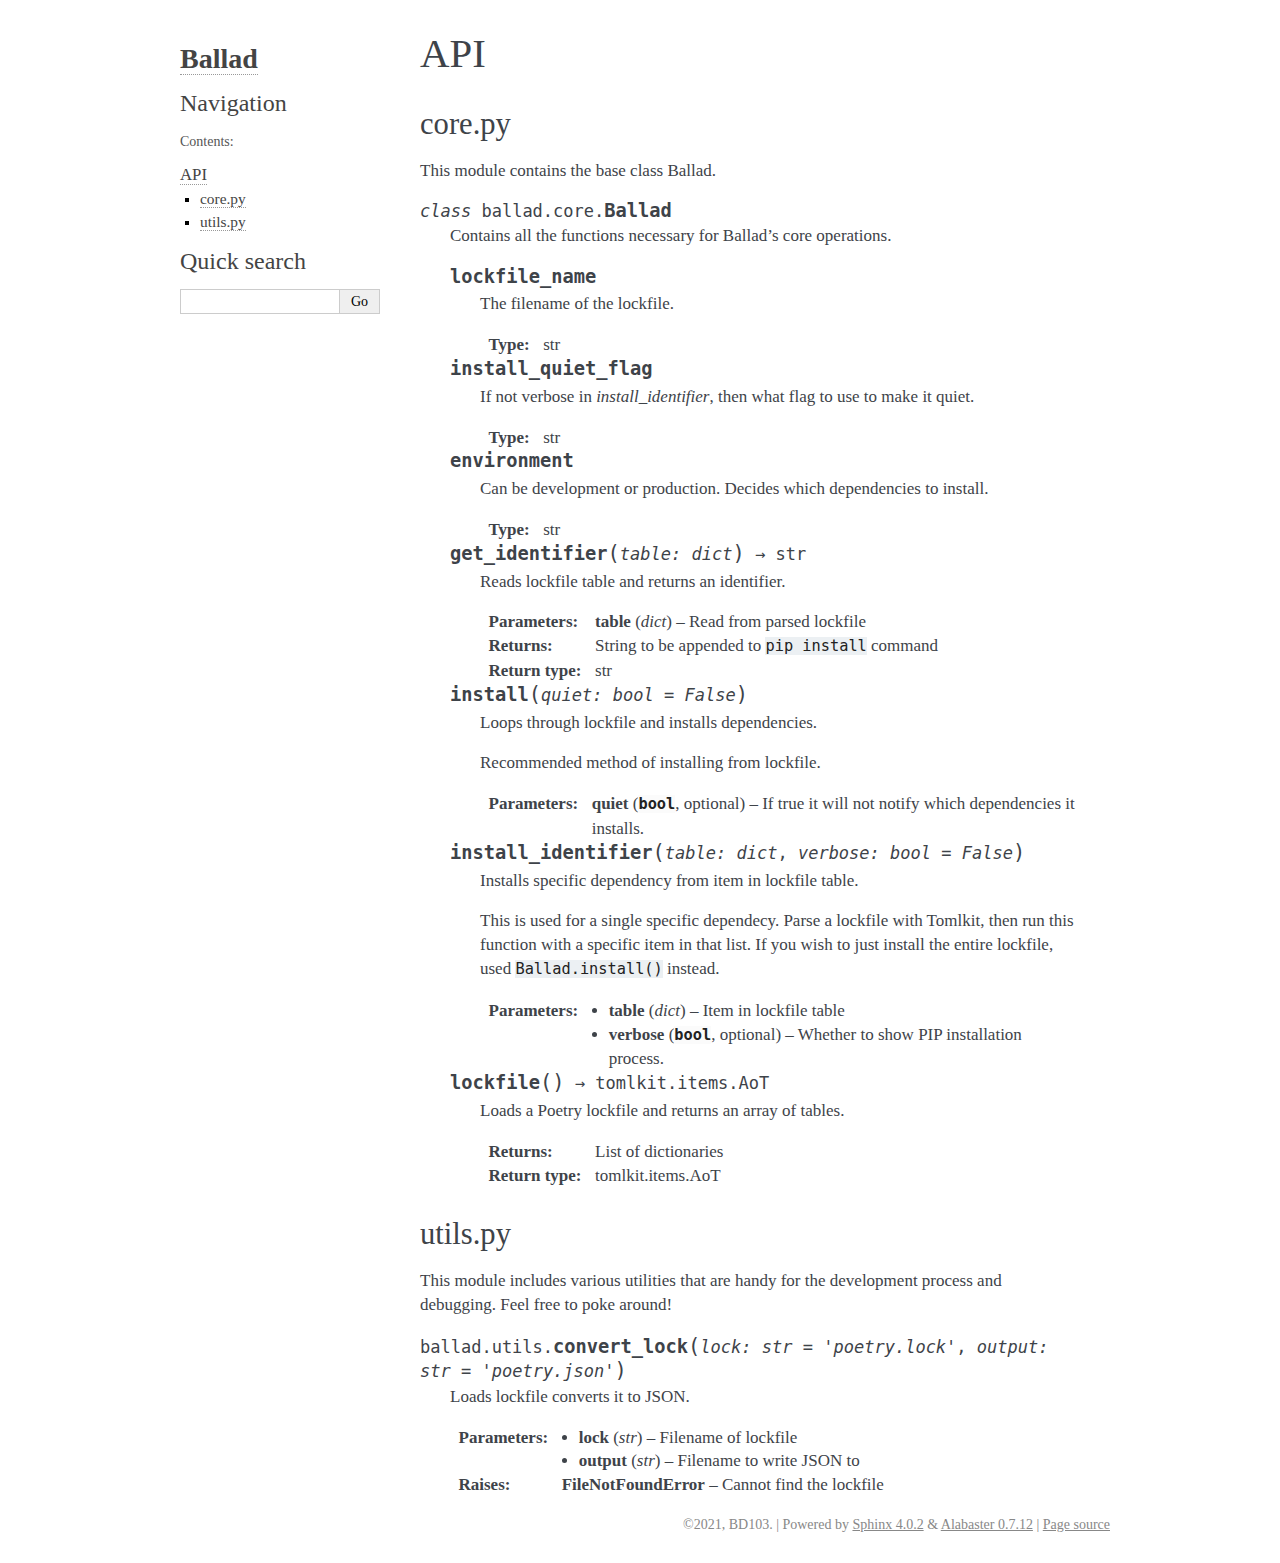
==== docs/api.html @ 0f52b88f "docs: add sphinx documentation" ====
<!DOCTYPE html>

<html>
  <head>
    <meta charset="utf-8" />
    <meta name="viewport" content="width=device-width, initial-scale=1.0" /><meta name="generator" content="Docutils 0.17.1: http://docutils.sourceforge.net/" />

    <title>API &#8212; Ballad 2.0.0 documentation</title>
    <link rel="stylesheet" type="text/css" href="_static/pygments.css" />
    <link rel="stylesheet" type="text/css" href="_static/alabaster.css" />
    <script data-url_root="./" id="documentation_options" src="_static/documentation_options.js"></script>
    <script src="_static/jquery.js"></script>
    <script src="_static/underscore.js"></script>
    <script src="_static/doctools.js"></script>
    <link rel="canonical" href="https://bd103.thedev.id/Ballad/api.html" />
    <link rel="index" title="Index" href="genindex.html" />
    <link rel="search" title="Search" href="search.html" />
    <link rel="prev" title="Ballad’s documentation!" href="index.html" />
   
  <link rel="stylesheet" href="_static/custom.css" type="text/css" />
  
  
  <meta name="viewport" content="width=device-width, initial-scale=0.9, maximum-scale=0.9" />

  </head><body>
  

    <div class="document">
      <div class="documentwrapper">
        <div class="bodywrapper">
          

          <div class="body" role="main">
            
  <section id="module-ballad.core">
<span id="api"></span><h1>API<a class="headerlink" href="#module-ballad.core" title="Permalink to this headline">#</a></h1>
<section id="core-py">
<h2>core.py<a class="headerlink" href="#core-py" title="Permalink to this headline">#</a></h2>
<p>This module contains the base class Ballad.</p>
<dl class="py class">
<dt class="sig sig-object py" id="ballad.core.Ballad">
<em class="property"><span class="pre">class</span> </em><span class="sig-prename descclassname"><span class="pre">ballad.core.</span></span><span class="sig-name descname"><span class="pre">Ballad</span></span><a class="headerlink" href="#ballad.core.Ballad" title="Permalink to this definition">#</a></dt>
<dd><p>Contains all the functions necessary for Ballad’s core operations.</p>
<dl class="py attribute">
<dt class="sig sig-object py" id="ballad.core.Ballad.lockfile_name">
<span class="sig-name descname"><span class="pre">lockfile_name</span></span><a class="headerlink" href="#ballad.core.Ballad.lockfile_name" title="Permalink to this definition">#</a></dt>
<dd><p>The filename of the lockfile.</p>
<dl class="field-list simple">
<dt class="field-odd">Type</dt>
<dd class="field-odd"><p>str</p>
</dd>
</dl>
</dd></dl>

<dl class="py attribute">
<dt class="sig sig-object py" id="ballad.core.Ballad.install_quiet_flag">
<span class="sig-name descname"><span class="pre">install_quiet_flag</span></span><a class="headerlink" href="#ballad.core.Ballad.install_quiet_flag" title="Permalink to this definition">#</a></dt>
<dd><p>If not verbose in <cite>install_identifier</cite>, then what flag to use to make it quiet.</p>
<dl class="field-list simple">
<dt class="field-odd">Type</dt>
<dd class="field-odd"><p>str</p>
</dd>
</dl>
</dd></dl>

<dl class="py attribute">
<dt class="sig sig-object py" id="ballad.core.Ballad.environment">
<span class="sig-name descname"><span class="pre">environment</span></span><a class="headerlink" href="#ballad.core.Ballad.environment" title="Permalink to this definition">#</a></dt>
<dd><p>Can be development or production. Decides which dependencies to install.</p>
<dl class="field-list simple">
<dt class="field-odd">Type</dt>
<dd class="field-odd"><p>str</p>
</dd>
</dl>
</dd></dl>

<dl class="py method">
<dt class="sig sig-object py" id="ballad.core.Ballad.get_identifier">
<span class="sig-name descname"><span class="pre">get_identifier</span></span><span class="sig-paren">(</span><em class="sig-param"><span class="n"><span class="pre">table</span></span><span class="p"><span class="pre">:</span></span> <span class="n"><span class="pre">dict</span></span></em><span class="sig-paren">)</span> &#x2192; <span class="pre">str</span><a class="headerlink" href="#ballad.core.Ballad.get_identifier" title="Permalink to this definition">#</a></dt>
<dd><p>Reads lockfile table and returns an identifier.</p>
<dl class="field-list simple">
<dt class="field-odd">Parameters</dt>
<dd class="field-odd"><p><strong>table</strong> (<em>dict</em>) – Read from parsed lockfile</p>
</dd>
<dt class="field-even">Returns</dt>
<dd class="field-even"><p>String to be appended to <code class="docutils literal notranslate"><span class="pre">pip</span> <span class="pre">install</span></code> command</p>
</dd>
<dt class="field-odd">Return type</dt>
<dd class="field-odd"><p>str</p>
</dd>
</dl>
</dd></dl>

<dl class="py method">
<dt class="sig sig-object py" id="ballad.core.Ballad.install">
<span class="sig-name descname"><span class="pre">install</span></span><span class="sig-paren">(</span><em class="sig-param"><span class="n"><span class="pre">quiet</span></span><span class="p"><span class="pre">:</span></span> <span class="n"><span class="pre">bool</span></span> <span class="o"><span class="pre">=</span></span> <span class="default_value"><span class="pre">False</span></span></em><span class="sig-paren">)</span><a class="headerlink" href="#ballad.core.Ballad.install" title="Permalink to this definition">#</a></dt>
<dd><p>Loops through lockfile and installs dependencies.</p>
<p>Recommended method of installing from lockfile.</p>
<dl class="field-list simple">
<dt class="field-odd">Parameters</dt>
<dd class="field-odd"><p><strong>quiet</strong> (<code class="xref py py-obj docutils literal notranslate"><span class="pre">bool</span></code>, optional) – If true it will not notify which dependencies it installs.</p>
</dd>
</dl>
</dd></dl>

<dl class="py method">
<dt class="sig sig-object py" id="ballad.core.Ballad.install_identifier">
<span class="sig-name descname"><span class="pre">install_identifier</span></span><span class="sig-paren">(</span><em class="sig-param"><span class="n"><span class="pre">table</span></span><span class="p"><span class="pre">:</span></span> <span class="n"><span class="pre">dict</span></span></em>, <em class="sig-param"><span class="n"><span class="pre">verbose</span></span><span class="p"><span class="pre">:</span></span> <span class="n"><span class="pre">bool</span></span> <span class="o"><span class="pre">=</span></span> <span class="default_value"><span class="pre">False</span></span></em><span class="sig-paren">)</span><a class="headerlink" href="#ballad.core.Ballad.install_identifier" title="Permalink to this definition">#</a></dt>
<dd><p>Installs specific dependency from item in lockfile table.</p>
<p>This is used for a single specific dependecy. Parse a lockfile with Tomlkit, then run this function with a specific item in that list. If you wish to just install the entire lockfile, used <code class="docutils literal notranslate"><span class="pre">Ballad.install()</span></code> instead.</p>
<dl class="field-list simple">
<dt class="field-odd">Parameters</dt>
<dd class="field-odd"><ul class="simple">
<li><p><strong>table</strong> (<em>dict</em>) – Item in lockfile table</p></li>
<li><p><strong>verbose</strong> (<code class="xref py py-obj docutils literal notranslate"><span class="pre">bool</span></code>, optional) – Whether to show PIP installation process.</p></li>
</ul>
</dd>
</dl>
</dd></dl>

<dl class="py method">
<dt class="sig sig-object py" id="ballad.core.Ballad.lockfile">
<span class="sig-name descname"><span class="pre">lockfile</span></span><span class="sig-paren">(</span><span class="sig-paren">)</span> &#x2192; <span class="pre">tomlkit.items.AoT</span><a class="headerlink" href="#ballad.core.Ballad.lockfile" title="Permalink to this definition">#</a></dt>
<dd><p>Loads a Poetry lockfile and returns an array of tables.</p>
<dl class="field-list simple">
<dt class="field-odd">Returns</dt>
<dd class="field-odd"><p>List of dictionaries</p>
</dd>
<dt class="field-even">Return type</dt>
<dd class="field-even"><p>tomlkit.items.AoT</p>
</dd>
</dl>
</dd></dl>

</dd></dl>

</section>
<span class="target" id="module-ballad.utils"></span><section id="utils-py">
<h2>utils.py<a class="headerlink" href="#utils-py" title="Permalink to this headline">#</a></h2>
<p>This module includes various utilities that are handy for the development process and debugging. Feel free to poke around!</p>
<dl class="py function">
<dt class="sig sig-object py" id="ballad.utils.convert_lock">
<span class="sig-prename descclassname"><span class="pre">ballad.utils.</span></span><span class="sig-name descname"><span class="pre">convert_lock</span></span><span class="sig-paren">(</span><em class="sig-param"><span class="n"><span class="pre">lock</span></span><span class="p"><span class="pre">:</span></span> <span class="n"><span class="pre">str</span></span> <span class="o"><span class="pre">=</span></span> <span class="default_value"><span class="pre">'poetry.lock'</span></span></em>, <em class="sig-param"><span class="n"><span class="pre">output</span></span><span class="p"><span class="pre">:</span></span> <span class="n"><span class="pre">str</span></span> <span class="o"><span class="pre">=</span></span> <span class="default_value"><span class="pre">'poetry.json'</span></span></em><span class="sig-paren">)</span><a class="headerlink" href="#ballad.utils.convert_lock" title="Permalink to this definition">#</a></dt>
<dd><p>Loads lockfile converts it to JSON.</p>
<dl class="field-list simple">
<dt class="field-odd">Parameters</dt>
<dd class="field-odd"><ul class="simple">
<li><p><strong>lock</strong> (<em>str</em>) – Filename of lockfile</p></li>
<li><p><strong>output</strong> (<em>str</em>) – Filename to write JSON to</p></li>
</ul>
</dd>
<dt class="field-even">Raises</dt>
<dd class="field-even"><p><strong>FileNotFoundError</strong> – Cannot find the lockfile</p>
</dd>
</dl>
</dd></dl>

</section>
</section>


          </div>
          
        </div>
      </div>
      <div class="sphinxsidebar" role="navigation" aria-label="main navigation">
        <div class="sphinxsidebarwrapper">
<h1 class="logo"><a href="index.html">Ballad</a></h1>








<h3>Navigation</h3>
<p class="caption"><span class="caption-text">Contents:</span></p>
<ul class="current">
<li class="toctree-l1 current"><a class="current reference internal" href="#">API</a><ul>
<li class="toctree-l2"><a class="reference internal" href="#core-py">core.py</a></li>
<li class="toctree-l2"><a class="reference internal" href="#utils-py">utils.py</a></li>
</ul>
</li>
</ul>

<div class="relations">
<h3>Related Topics</h3>
<ul>
  <li><a href="index.html">Documentation overview</a><ul>
      <li>Previous: <a href="index.html" title="previous chapter">Ballad’s documentation!</a></li>
  </ul></li>
</ul>
</div>
<div id="searchbox" style="display: none" role="search">
  <h3 id="searchlabel">Quick search</h3>
    <div class="searchformwrapper">
    <form class="search" action="search.html" method="get">
      <input type="text" name="q" aria-labelledby="searchlabel" />
      <input type="submit" value="Go" />
    </form>
    </div>
</div>
<script>$('#searchbox').show(0);</script>








        </div>
      </div>
      <div class="clearer"></div>
    </div>
    <div class="footer">
      &copy;2021, BD103.
      
      |
      Powered by <a href="http://sphinx-doc.org/">Sphinx 4.0.2</a>
      &amp; <a href="https://github.com/bitprophet/alabaster">Alabaster 0.7.12</a>
      
      |
      <a href="_sources/api.rst.txt"
          rel="nofollow">Page source</a>
    </div>

    

    
  </body>
</html>
---- docs/_static/pygments.css ----
pre { line-height: 125%; }
td.linenos .normal { color: inherit; background-color: transparent; padding-left: 5px; padding-right: 5px; }
span.linenos { color: inherit; background-color: transparent; padding-left: 5px; padding-right: 5px; }
td.linenos .special { color: #000000; background-color: #ffffc0; padding-left: 5px; padding-right: 5px; }
span.linenos.special { color: #000000; background-color: #ffffc0; padding-left: 5px; padding-right: 5px; }
.highlight .hll { background-color: #ffffcc }
.highlight { background: #f8f8f8; }
.highlight .c { color: #8f5902; font-style: italic } /* Comment */
.highlight .err { color: #a40000; border: 1px solid #ef2929 } /* Error */
.highlight .g { color: #000000 } /* Generic */
.highlight .k { color: #004461; font-weight: bold } /* Keyword */
.highlight .l { color: #000000 } /* Literal */
.highlight .n { color: #000000 } /* Name */
.highlight .o { color: #582800 } /* Operator */
.highlight .x { color: #000000 } /* Other */
.highlight .p { color: #000000; font-weight: bold } /* Punctuation */
.highlight .ch { color: #8f5902; font-style: italic } /* Comment.Hashbang */
.highlight .cm { color: #8f5902; font-style: italic } /* Comment.Multiline */
.highlight .cp { color: #8f5902 } /* Comment.Preproc */
.highlight .cpf { color: #8f5902; font-style: italic } /* Comment.PreprocFile */
.highlight .c1 { color: #8f5902; font-style: italic } /* Comment.Single */
.highlight .cs { color: #8f5902; font-style: italic } /* Comment.Special */
.highlight .gd { color: #a40000 } /* Generic.Deleted */
.highlight .ge { color: #000000; font-style: italic } /* Generic.Emph */
.highlight .gr { color: #ef2929 } /* Generic.Error */
.highlight .gh { color: #000080; font-weight: bold } /* Generic.Heading */
.highlight .gi { color: #00A000 } /* Generic.Inserted */
.highlight .go { color: #888888 } /* Generic.Output */
.highlight .gp { color: #745334 } /* Generic.Prompt */
.highlight .gs { color: #000000; font-weight: bold } /* Generic.Strong */
.highlight .gu { color: #800080; font-weight: bold } /* Generic.Subheading */
.highlight .gt { color: #a40000; font-weight: bold } /* Generic.Traceback */
.highlight .kc { color: #004461; font-weight: bold } /* Keyword.Constant */
.highlight .kd { color: #004461; font-weight: bold } /* Keyword.Declaration */
.highlight .kn { color: #004461; font-weight: bold } /* Keyword.Namespace */
.highlight .kp { color: #004461; font-weight: bold } /* Keyword.Pseudo */
.highlight .kr { color: #004461; font-weight: bold } /* Keyword.Reserved */
.highlight .kt { color: #004461; font-weight: bold } /* Keyword.Type */
.highlight .ld { color: #000000 } /* Literal.Date */
.highlight .m { color: #990000 } /* Literal.Number */
.highlight .s { color: #4e9a06 } /* Literal.String */
.highlight .na { color: #c4a000 } /* Name.Attribute */
.highlight .nb { color: #004461 } /* Name.Builtin */
.highlight .nc { color: #000000 } /* Name.Class */
.highlight .no { color: #000000 } /* Name.Constant */
.highlight .nd { color: #888888 } /* Name.Decorator */
.highlight .ni { color: #ce5c00 } /* Name.Entity */
.highlight .ne { color: #cc0000; font-weight: bold } /* Name.Exception */
.highlight .nf { color: #000000 } /* Name.Function */
.highlight .nl { color: #f57900 } /* Name.Label */
.highlight .nn { color: #000000 } /* Name.Namespace */
.highlight .nx { color: #000000 } /* Name.Other */
.highlight .py { color: #000000 } /* Name.Property */
.highlight .nt { color: #004461; font-weight: bold } /* Name.Tag */
.highlight .nv { color: #000000 } /* Name.Variable */
.highlight .ow { color: #004461; font-weight: bold } /* Operator.Word */
.highlight .w { color: #f8f8f8; text-decoration: underline } /* Text.Whitespace */
.highlight .mb { color: #990000 } /* Literal.Number.Bin */
.highlight .mf { color: #990000 } /* Literal.Number.Float */
.highlight .mh { color: #990000 } /* Literal.Number.Hex */
.highlight .mi { color: #990000 } /* Literal.Number.Integer */
.highlight .mo { color: #990000 } /* Literal.Number.Oct */
.highlight .sa { color: #4e9a06 } /* Literal.String.Affix */
.highlight .sb { color: #4e9a06 } /* Literal.String.Backtick */
.highlight .sc { color: #4e9a06 } /* Literal.String.Char */
.highlight .dl { color: #4e9a06 } /* Literal.String.Delimiter */
.highlight .sd { color: #8f5902; font-style: italic } /* Literal.String.Doc */
.highlight .s2 { color: #4e9a06 } /* Literal.String.Double */
.highlight .se { color: #4e9a06 } /* Literal.String.Escape */
.highlight .sh { color: #4e9a06 } /* Literal.String.Heredoc */
.highlight .si { color: #4e9a06 } /* Literal.String.Interpol */
.highlight .sx { color: #4e9a06 } /* Literal.String.Other */
.highlight .sr { color: #4e9a06 } /* Literal.String.Regex */
.highlight .s1 { color: #4e9a06 } /* Literal.String.Single */
.highlight .ss { color: #4e9a06 } /* Literal.String.Symbol */
.highlight .bp { color: #3465a4 } /* Name.Builtin.Pseudo */
.highlight .fm { color: #000000 } /* Name.Function.Magic */
.highlight .vc { color: #000000 } /* Name.Variable.Class */
.highlight .vg { color: #000000 } /* Name.Variable.Global */
.highlight .vi { color: #000000 } /* Name.Variable.Instance */
.highlight .vm { color: #000000 } /* Name.Variable.Magic */
.highlight .il { color: #990000 } /* Literal.Number.Integer.Long */
---- docs/_static/alabaster.css ----
@import url("basic.css");

/* -- page layout ----------------------------------------------------------- */

body {
    font-family: Georgia, serif;
    font-size: 17px;
    background-color: #fff;
    color: #000;
    margin: 0;
    padding: 0;
}


div.document {
    width: 940px;
    margin: 30px auto 0 auto;
}

div.documentwrapper {
    float: left;
    width: 100%;
}

div.bodywrapper {
    margin: 0 0 0 220px;
}

div.sphinxsidebar {
    width: 220px;
    font-size: 14px;
    line-height: 1.5;
}

hr {
    border: 1px solid #B1B4B6;
}

div.body {
    background-color: #fff;
    color: #3E4349;
    padding: 0 30px 0 30px;
}

div.body > .section {
    text-align: left;
}

div.footer {
    width: 940px;
    margin: 20px auto 30px auto;
    font-size: 14px;
    color: #888;
    text-align: right;
}

div.footer a {
    color: #888;
}

p.caption {
    font-family: inherit;
    font-size: inherit;
}


div.relations {
    display: none;
}


div.sphinxsidebar a {
    color: #444;
    text-decoration: none;
    border-bottom: 1px dotted #999;
}

div.sphinxsidebar a:hover {
    border-bottom: 1px solid #999;
}

div.sphinxsidebarwrapper {
    padding: 18px 10px;
}

div.sphinxsidebarwrapper p.logo {
    padding: 0;
    margin: -10px 0 0 0px;
    text-align: center;
}

div.sphinxsidebarwrapper h1.logo {
    margin-top: -10px;
    text-align: center;
    margin-bottom: 5px;
    text-align: left;
}

div.sphinxsidebarwrapper h1.logo-name {
    margin-top: 0px;
}

div.sphinxsidebarwrapper p.blurb {
    margin-top: 0;
    font-style: normal;
}

div.sphinxsidebar h3,
div.sphinxsidebar h4 {
    font-family: Georgia, serif;
    color: #444;
    font-size: 24px;
    font-weight: normal;
    margin: 0 0 5px 0;
    padding: 0;
}

div.sphinxsidebar h4 {
    font-size: 20px;
}

div.sphinxsidebar h3 a {
    color: #444;
}

div.sphinxsidebar p.logo a,
div.sphinxsidebar h3 a,
div.sphinxsidebar p.logo a:hover,
div.sphinxsidebar h3 a:hover {
    border: none;
}

div.sphinxsidebar p {
    color: #555;
    margin: 10px 0;
}

div.sphinxsidebar ul {
    margin: 10px 0;
    padding: 0;
    color: #000;
}

div.sphinxsidebar ul li.toctree-l1 > a {
    font-size: 120%;
}

div.sphinxsidebar ul li.toctree-l2 > a {
    font-size: 110%;
}

div.sphinxsidebar input {
    border: 1px solid #CCC;
    font-family: Georgia, serif;
    font-size: 1em;
}

div.sphinxsidebar hr {
    border: none;
    height: 1px;
    color: #AAA;
    background: #AAA;

    text-align: left;
    margin-left: 0;
    width: 50%;
}

div.sphinxsidebar .badge {
    border-bottom: none;
}

div.sphinxsidebar .badge:hover {
    border-bottom: none;
}

/* To address an issue with donation coming after search */
div.sphinxsidebar h3.donation {
    margin-top: 10px;
}

/* -- body styles ----------------------------------------------------------- */

a {
    color: #004B6B;
    text-decoration: underline;
}

a:hover {
    color: #6D4100;
    text-decoration: underline;
}

div.body h1,
div.body h2,
div.body h3,
div.body h4,
div.body h5,
div.body h6 {
    font-family: Georgia, serif;
    font-weight: normal;
    margin: 30px 0px 10px 0px;
    padding: 0;
}

div.body h1 { margin-top: 0; padding-top: 0; font-size: 240%; }
div.body h2 { font-size: 180%; }
div.body h3 { font-size: 150%; }
div.body h4 { font-size: 130%; }
div.body h5 { font-size: 100%; }
div.body h6 { font-size: 100%; }

a.headerlink {
    color: #DDD;
    padding: 0 4px;
    text-decoration: none;
}

a.headerlink:hover {
    color: #444;
    background: #EAEAEA;
}

div.body p, div.body dd, div.body li {
    line-height: 1.4em;
}

div.admonition {
    margin: 20px 0px;
    padding: 10px 30px;
    background-color: #EEE;
    border: 1px solid #CCC;
}

div.admonition tt.xref, div.admonition code.xref, div.admonition a tt {
    background-color: #FBFBFB;
    border-bottom: 1px solid #fafafa;
}

div.admonition p.admonition-title {
    font-family: Georgia, serif;
    font-weight: normal;
    font-size: 24px;
    margin: 0 0 10px 0;
    padding: 0;
    line-height: 1;
}

div.admonition p.last {
    margin-bottom: 0;
}

div.highlight {
    background-color: #fff;
}

dt:target, .highlight {
    background: #FAF3E8;
}

div.warning {
    background-color: #FCC;
    border: 1px solid #FAA;
}

div.danger {
    background-color: #FCC;
    border: 1px solid #FAA;
    -moz-box-shadow: 2px 2px 4px #D52C2C;
    -webkit-box-shadow: 2px 2px 4px #D52C2C;
    box-shadow: 2px 2px 4px #D52C2C;
}

div.error {
    background-color: #FCC;
    border: 1px solid #FAA;
    -moz-box-shadow: 2px 2px 4px #D52C2C;
    -webkit-box-shadow: 2px 2px 4px #D52C2C;
    box-shadow: 2px 2px 4px #D52C2C;
}

div.caution {
    background-color: #FCC;
    border: 1px solid #FAA;
}

div.attention {
    background-color: #FCC;
    border: 1px solid #FAA;
}

div.important {
    background-color: #EEE;
    border: 1px solid #CCC;
}

div.note {
    background-color: #EEE;
    border: 1px solid #CCC;
}

div.tip {
    background-color: #EEE;
    border: 1px solid #CCC;
}

div.hint {
    background-color: #EEE;
    border: 1px solid #CCC;
}

div.seealso {
    background-color: #EEE;
    border: 1px solid #CCC;
}

div.topic {
    background-color: #EEE;
}

p.admonition-title {
    display: inline;
}

p.admonition-title:after {
    content: ":";
}

pre, tt, code {
    font-family: 'Consolas', 'Menlo', 'DejaVu Sans Mono', 'Bitstream Vera Sans Mono', monospace;
    font-size: 0.9em;
}

.hll {
    background-color: #FFC;
    margin: 0 -12px;
    padding: 0 12px;
    display: block;
}

img.screenshot {
}

tt.descname, tt.descclassname, code.descname, code.descclassname {
    font-size: 0.95em;
}

tt.descname, code.descname {
    padding-right: 0.08em;
}

img.screenshot {
    -moz-box-shadow: 2px 2px 4px #EEE;
    -webkit-box-shadow: 2px 2px 4px #EEE;
    box-shadow: 2px 2px 4px #EEE;
}

table.docutils {
    border: 1px solid #888;
    -moz-box-shadow: 2px 2px 4px #EEE;
    -webkit-box-shadow: 2px 2px 4px #EEE;
    box-shadow: 2px 2px 4px #EEE;
}

table.docutils td, table.docutils th {
    border: 1px solid #888;
    padding: 0.25em 0.7em;
}

table.field-list, table.footnote {
    border: none;
    -moz-box-shadow: none;
    -webkit-box-shadow: none;
    box-shadow: none;
}

table.footnote {
    margin: 15px 0;
    width: 100%;
    border: 1px solid #EEE;
    background: #FDFDFD;
    font-size: 0.9em;
}

table.footnote + table.footnote {
    margin-top: -15px;
    border-top: none;
}

table.field-list th {
    padding: 0 0.8em 0 0;
}

table.field-list td {
    padding: 0;
}

table.field-list p {
    margin-bottom: 0.8em;
}

/* Cloned from
 * https://github.com/sphinx-doc/sphinx/commit/ef60dbfce09286b20b7385333d63a60321784e68
 */
.field-name {
    -moz-hyphens: manual;
    -ms-hyphens: manual;
    -webkit-hyphens: manual;
    hyphens: manual;
}

table.footnote td.label {
    width: .1px;
    padding: 0.3em 0 0.3em 0.5em;
}

table.footnote td {
    padding: 0.3em 0.5em;
}

dl {
    margin: 0;
    padding: 0;
}

dl dd {
    margin-left: 30px;
}

blockquote {
    margin: 0 0 0 30px;
    padding: 0;
}

ul, ol {
    /* Matches the 30px from the narrow-screen "li > ul" selector below */
    margin: 10px 0 10px 30px;
    padding: 0;
}

pre {
    background: #EEE;
    padding: 7px 30px;
    margin: 15px 0px;
    line-height: 1.3em;
}

div.viewcode-block:target {
    background: #ffd;
}

dl pre, blockquote pre, li pre {
    margin-left: 0;
    padding-left: 30px;
}

tt, code {
    background-color: #ecf0f3;
    color: #222;
    /* padding: 1px 2px; */
}

tt.xref, code.xref, a tt {
    background-color: #FBFBFB;
    border-bottom: 1px solid #fff;
}

a.reference {
    text-decoration: none;
    border-bottom: 1px dotted #004B6B;
}

/* Don't put an underline on images */
a.image-reference, a.image-reference:hover {
    border-bottom: none;
}

a.reference:hover {
    border-bottom: 1px solid #6D4100;
}

a.footnote-reference {
    text-decoration: none;
    font-size: 0.7em;
    vertical-align: top;
    border-bottom: 1px dotted #004B6B;
}

a.footnote-reference:hover {
    border-bottom: 1px solid #6D4100;
}

a:hover tt, a:hover code {
    background: #EEE;
}


@media screen and (max-width: 870px) {

    div.sphinxsidebar {
    	display: none;
    }

    div.document {
       width: 100%;

    }

    div.documentwrapper {
    	margin-left: 0;
    	margin-top: 0;
    	margin-right: 0;
    	margin-bottom: 0;
    }

    div.bodywrapper {
    	margin-top: 0;
    	margin-right: 0;
    	margin-bottom: 0;
    	margin-left: 0;
    }

    ul {
    	margin-left: 0;
    }

	li > ul {
        /* Matches the 30px from the "ul, ol" selector above */
		margin-left: 30px;
	}

    .document {
    	width: auto;
    }

    .footer {
    	width: auto;
    }

    .bodywrapper {
    	margin: 0;
    }

    .footer {
    	width: auto;
    }

    .github {
        display: none;
    }



}



@media screen and (max-width: 875px) {

    body {
        margin: 0;
        padding: 20px 30px;
    }

    div.documentwrapper {
        float: none;
        background: #fff;
    }

    div.sphinxsidebar {
        display: block;
        float: none;
        width: 102.5%;
        margin: 50px -30px -20px -30px;
        padding: 10px 20px;
        background: #333;
        color: #FFF;
    }

    div.sphinxsidebar h3, div.sphinxsidebar h4, div.sphinxsidebar p,
    div.sphinxsidebar h3 a {
        color: #fff;
    }

    div.sphinxsidebar a {
        color: #AAA;
    }

    div.sphinxsidebar p.logo {
        display: none;
    }

    div.document {
        width: 100%;
        margin: 0;
    }

    div.footer {
        display: none;
    }

    div.bodywrapper {
        margin: 0;
    }

    div.body {
        min-height: 0;
        padding: 0;
    }

    .rtd_doc_footer {
        display: none;
    }

    .document {
        width: auto;
    }

    .footer {
        width: auto;
    }

    .footer {
        width: auto;
    }

    .github {
        display: none;
    }
}


/* misc. */

.revsys-inline {
    display: none!important;
}

/* Make nested-list/multi-paragraph items look better in Releases changelog
 * pages. Without this, docutils' magical list fuckery causes inconsistent
 * formatting between different release sub-lists.
 */
div#changelog > div.section > ul > li > p:only-child {
    margin-bottom: 0;
}

/* Hide fugly table cell borders in ..bibliography:: directive output */
table.docutils.citation, table.docutils.citation td, table.docutils.citation th {
  border: none;
  /* Below needed in some edge cases; if not applied, bottom shadows appear */
  -moz-box-shadow: none;
  -webkit-box-shadow: none;
  box-shadow: none;
}


/* relbar */

.related {
    line-height: 30px;
    width: 100%;
    font-size: 0.9rem;
}

.related.top {
    border-bottom: 1px solid #EEE;
    margin-bottom: 20px;
}

.related.bottom {
    border-top: 1px solid #EEE;
}

.related ul {
    padding: 0;
    margin: 0;
    list-style: none;
}

.related li {
    display: inline;
}

nav#rellinks {
    float: right;
}

nav#rellinks li+li:before {
    content: "|";
}

nav#breadcrumbs li+li:before {
    content: "\00BB";
}

/* Hide certain items when printing */
@media print {
    div.related {
        display: none;
    }
}
---- docs/_static/custom.css ----
/* This file intentionally left blank. */
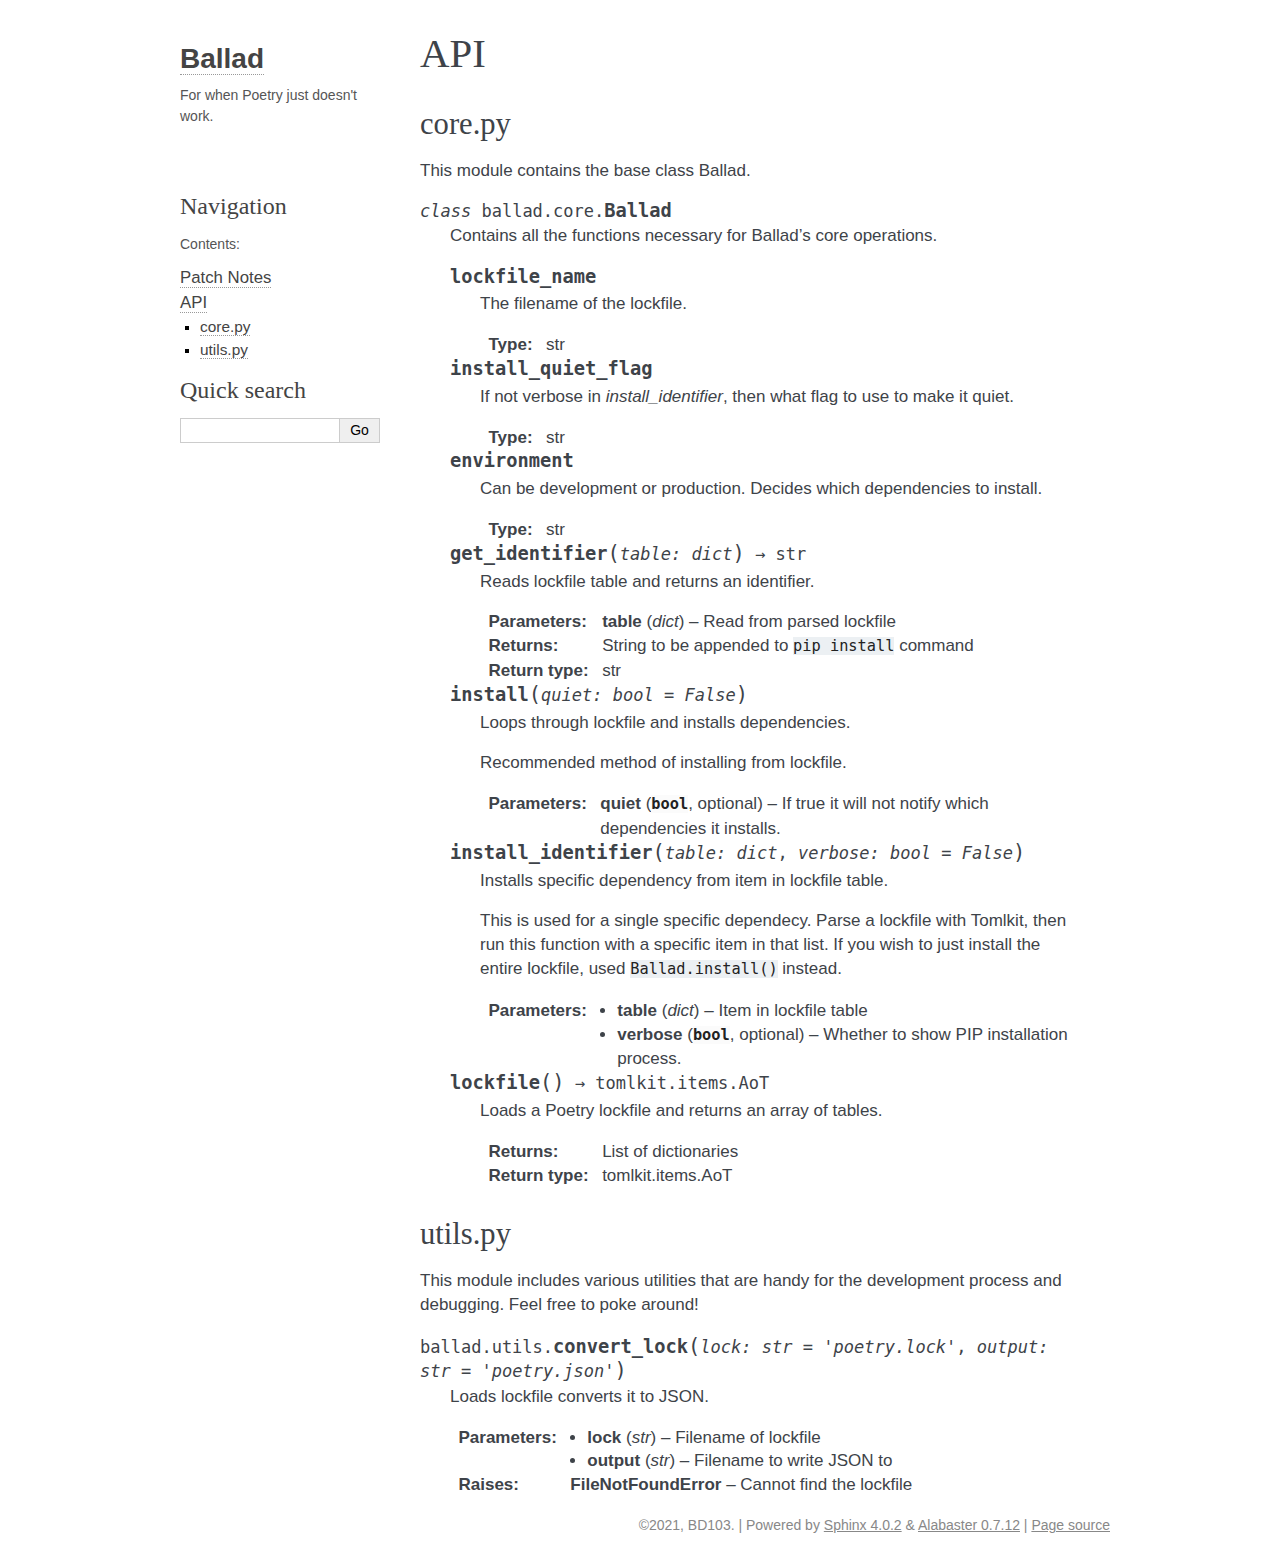
==== commit 6e5bb9ff: "feat: patch notes and custom alabaster theme" ====
--- a/docs/api.html
+++ b/docs/api.html
@@ -16,7 +16,7 @@
     <link rel="canonical" href="https://bd103.thedev.id/Ballad/api.html" />
     <link rel="index" title="Index" href="genindex.html" />
     <link rel="search" title="Search" href="search.html" />
-    <link rel="prev" title="Ballad’s documentation!" href="index.html" />
+    <link rel="prev" title="Patch Notes" href="patch-notes.html" />
    
   <link rel="stylesheet" href="_static/custom.css" type="text/css" />
   
@@ -170,6 +170,15 @@
 
 
 
+<p class="blurb">For when Poetry just doesn't work.</p>
+
+
+
+
+<p>
+<iframe src="https://ghbtns.com/github-btn.html?user=BD103&repo=Ballad&type=watch&count=true&size=large&v=2"
+  allowtransparency="true" frameborder="0" scrolling="0" width="200px" height="35px"></iframe>
+</p>
 
 
 
@@ -178,6 +187,7 @@
 <h3>Navigation</h3>
 <p class="caption"><span class="caption-text">Contents:</span></p>
 <ul class="current">
+<li class="toctree-l1"><a class="reference internal" href="patch-notes.html">Patch Notes</a></li>
 <li class="toctree-l1 current"><a class="current reference internal" href="#">API</a><ul>
 <li class="toctree-l2"><a class="reference internal" href="#core-py">core.py</a></li>
 <li class="toctree-l2"><a class="reference internal" href="#utils-py">utils.py</a></li>
@@ -189,7 +199,7 @@
 <h3>Related Topics</h3>
 <ul>
   <li><a href="index.html">Documentation overview</a><ul>
-      <li>Previous: <a href="index.html" title="previous chapter">Ballad’s documentation!</a></li>
+      <li>Previous: <a href="patch-notes.html" title="previous chapter">Patch Notes</a></li>
   </ul></li>
 </ul>
 </div>
--- a/docs/_static/pygments.css
+++ b/docs/_static/pygments.css
@@ -4,79 +4,71 @@
 td.linenos .special { color: #000000; background-color: #ffffc0; padding-left: 5px; padding-right: 5px; }
 span.linenos.special { color: #000000; background-color: #ffffc0; padding-left: 5px; padding-right: 5px; }
 .highlight .hll { background-color: #ffffcc }
-.highlight { background: #f8f8f8; }
-.highlight .c { color: #8f5902; font-style: italic } /* Comment */
-.highlight .err { color: #a40000; border: 1px solid #ef2929 } /* Error */
-.highlight .g { color: #000000 } /* Generic */
-.highlight .k { color: #004461; font-weight: bold } /* Keyword */
-.highlight .l { color: #000000 } /* Literal */
-.highlight .n { color: #000000 } /* Name */
-.highlight .o { color: #582800 } /* Operator */
-.highlight .x { color: #000000 } /* Other */
-.highlight .p { color: #000000; font-weight: bold } /* Punctuation */
-.highlight .ch { color: #8f5902; font-style: italic } /* Comment.Hashbang */
-.highlight .cm { color: #8f5902; font-style: italic } /* Comment.Multiline */
-.highlight .cp { color: #8f5902 } /* Comment.Preproc */
-.highlight .cpf { color: #8f5902; font-style: italic } /* Comment.PreprocFile */
-.highlight .c1 { color: #8f5902; font-style: italic } /* Comment.Single */
-.highlight .cs { color: #8f5902; font-style: italic } /* Comment.Special */
-.highlight .gd { color: #a40000 } /* Generic.Deleted */
-.highlight .ge { color: #000000; font-style: italic } /* Generic.Emph */
-.highlight .gr { color: #ef2929 } /* Generic.Error */
-.highlight .gh { color: #000080; font-weight: bold } /* Generic.Heading */
-.highlight .gi { color: #00A000 } /* Generic.Inserted */
-.highlight .go { color: #888888 } /* Generic.Output */
-.highlight .gp { color: #745334 } /* Generic.Prompt */
-.highlight .gs { color: #000000; font-weight: bold } /* Generic.Strong */
-.highlight .gu { color: #800080; font-weight: bold } /* Generic.Subheading */
-.highlight .gt { color: #a40000; font-weight: bold } /* Generic.Traceback */
-.highlight .kc { color: #004461; font-weight: bold } /* Keyword.Constant */
-.highlight .kd { color: #004461; font-weight: bold } /* Keyword.Declaration */
-.highlight .kn { color: #004461; font-weight: bold } /* Keyword.Namespace */
-.highlight .kp { color: #004461; font-weight: bold } /* Keyword.Pseudo */
-.highlight .kr { color: #004461; font-weight: bold } /* Keyword.Reserved */
-.highlight .kt { color: #004461; font-weight: bold } /* Keyword.Type */
-.highlight .ld { color: #000000 } /* Literal.Date */
-.highlight .m { color: #990000 } /* Literal.Number */
-.highlight .s { color: #4e9a06 } /* Literal.String */
-.highlight .na { color: #c4a000 } /* Name.Attribute */
-.highlight .nb { color: #004461 } /* Name.Builtin */
-.highlight .nc { color: #000000 } /* Name.Class */
-.highlight .no { color: #000000 } /* Name.Constant */
-.highlight .nd { color: #888888 } /* Name.Decorator */
-.highlight .ni { color: #ce5c00 } /* Name.Entity */
-.highlight .ne { color: #cc0000; font-weight: bold } /* Name.Exception */
-.highlight .nf { color: #000000 } /* Name.Function */
-.highlight .nl { color: #f57900 } /* Name.Label */
-.highlight .nn { color: #000000 } /* Name.Namespace */
-.highlight .nx { color: #000000 } /* Name.Other */
-.highlight .py { color: #000000 } /* Name.Property */
-.highlight .nt { color: #004461; font-weight: bold } /* Name.Tag */
-.highlight .nv { color: #000000 } /* Name.Variable */
-.highlight .ow { color: #004461; font-weight: bold } /* Operator.Word */
-.highlight .w { color: #f8f8f8; text-decoration: underline } /* Text.Whitespace */
-.highlight .mb { color: #990000 } /* Literal.Number.Bin */
-.highlight .mf { color: #990000 } /* Literal.Number.Float */
-.highlight .mh { color: #990000 } /* Literal.Number.Hex */
-.highlight .mi { color: #990000 } /* Literal.Number.Integer */
-.highlight .mo { color: #990000 } /* Literal.Number.Oct */
-.highlight .sa { color: #4e9a06 } /* Literal.String.Affix */
-.highlight .sb { color: #4e9a06 } /* Literal.String.Backtick */
-.highlight .sc { color: #4e9a06 } /* Literal.String.Char */
-.highlight .dl { color: #4e9a06 } /* Literal.String.Delimiter */
-.highlight .sd { color: #8f5902; font-style: italic } /* Literal.String.Doc */
-.highlight .s2 { color: #4e9a06 } /* Literal.String.Double */
-.highlight .se { color: #4e9a06 } /* Literal.String.Escape */
-.highlight .sh { color: #4e9a06 } /* Literal.String.Heredoc */
-.highlight .si { color: #4e9a06 } /* Literal.String.Interpol */
-.highlight .sx { color: #4e9a06 } /* Literal.String.Other */
-.highlight .sr { color: #4e9a06 } /* Literal.String.Regex */
-.highlight .s1 { color: #4e9a06 } /* Literal.String.Single */
-.highlight .ss { color: #4e9a06 } /* Literal.String.Symbol */
-.highlight .bp { color: #3465a4 } /* Name.Builtin.Pseudo */
-.highlight .fm { color: #000000 } /* Name.Function.Magic */
-.highlight .vc { color: #000000 } /* Name.Variable.Class */
-.highlight .vg { color: #000000 } /* Name.Variable.Global */
-.highlight .vi { color: #000000 } /* Name.Variable.Instance */
-.highlight .vm { color: #000000 } /* Name.Variable.Magic */
-.highlight .il { color: #990000 } /* Literal.Number.Integer.Long */+.highlight { background: #f0f3f3; }
+.highlight .c { color: #0099FF; font-style: italic } /* Comment */
+.highlight .err { color: #AA0000; background-color: #FFAAAA } /* Error */
+.highlight .k { color: #006699; font-weight: bold } /* Keyword */
+.highlight .o { color: #555555 } /* Operator */
+.highlight .ch { color: #0099FF; font-style: italic } /* Comment.Hashbang */
+.highlight .cm { color: #0099FF; font-style: italic } /* Comment.Multiline */
+.highlight .cp { color: #009999 } /* Comment.Preproc */
+.highlight .cpf { color: #0099FF; font-style: italic } /* Comment.PreprocFile */
+.highlight .c1 { color: #0099FF; font-style: italic } /* Comment.Single */
+.highlight .cs { color: #0099FF; font-weight: bold; font-style: italic } /* Comment.Special */
+.highlight .gd { background-color: #FFCCCC; border: 1px solid #CC0000 } /* Generic.Deleted */
+.highlight .ge { font-style: italic } /* Generic.Emph */
+.highlight .gr { color: #FF0000 } /* Generic.Error */
+.highlight .gh { color: #003300; font-weight: bold } /* Generic.Heading */
+.highlight .gi { background-color: #CCFFCC; border: 1px solid #00CC00 } /* Generic.Inserted */
+.highlight .go { color: #AAAAAA } /* Generic.Output */
+.highlight .gp { color: #000099; font-weight: bold } /* Generic.Prompt */
+.highlight .gs { font-weight: bold } /* Generic.Strong */
+.highlight .gu { color: #003300; font-weight: bold } /* Generic.Subheading */
+.highlight .gt { color: #99CC66 } /* Generic.Traceback */
+.highlight .kc { color: #006699; font-weight: bold } /* Keyword.Constant */
+.highlight .kd { color: #006699; font-weight: bold } /* Keyword.Declaration */
+.highlight .kn { color: #006699; font-weight: bold } /* Keyword.Namespace */
+.highlight .kp { color: #006699 } /* Keyword.Pseudo */
+.highlight .kr { color: #006699; font-weight: bold } /* Keyword.Reserved */
+.highlight .kt { color: #007788; font-weight: bold } /* Keyword.Type */
+.highlight .m { color: #FF6600 } /* Literal.Number */
+.highlight .s { color: #CC3300 } /* Literal.String */
+.highlight .na { color: #330099 } /* Name.Attribute */
+.highlight .nb { color: #336666 } /* Name.Builtin */
+.highlight .nc { color: #00AA88; font-weight: bold } /* Name.Class */
+.highlight .no { color: #336600 } /* Name.Constant */
+.highlight .nd { color: #9999FF } /* Name.Decorator */
+.highlight .ni { color: #999999; font-weight: bold } /* Name.Entity */
+.highlight .ne { color: #CC0000; font-weight: bold } /* Name.Exception */
+.highlight .nf { color: #CC00FF } /* Name.Function */
+.highlight .nl { color: #9999FF } /* Name.Label */
+.highlight .nn { color: #00CCFF; font-weight: bold } /* Name.Namespace */
+.highlight .nt { color: #330099; font-weight: bold } /* Name.Tag */
+.highlight .nv { color: #003333 } /* Name.Variable */
+.highlight .ow { color: #000000; font-weight: bold } /* Operator.Word */
+.highlight .w { color: #bbbbbb } /* Text.Whitespace */
+.highlight .mb { color: #FF6600 } /* Literal.Number.Bin */
+.highlight .mf { color: #FF6600 } /* Literal.Number.Float */
+.highlight .mh { color: #FF6600 } /* Literal.Number.Hex */
+.highlight .mi { color: #FF6600 } /* Literal.Number.Integer */
+.highlight .mo { color: #FF6600 } /* Literal.Number.Oct */
+.highlight .sa { color: #CC3300 } /* Literal.String.Affix */
+.highlight .sb { color: #CC3300 } /* Literal.String.Backtick */
+.highlight .sc { color: #CC3300 } /* Literal.String.Char */
+.highlight .dl { color: #CC3300 } /* Literal.String.Delimiter */
+.highlight .sd { color: #CC3300; font-style: italic } /* Literal.String.Doc */
+.highlight .s2 { color: #CC3300 } /* Literal.String.Double */
+.highlight .se { color: #CC3300; font-weight: bold } /* Literal.String.Escape */
+.highlight .sh { color: #CC3300 } /* Literal.String.Heredoc */
+.highlight .si { color: #AA0000 } /* Literal.String.Interpol */
+.highlight .sx { color: #CC3300 } /* Literal.String.Other */
+.highlight .sr { color: #33AAAA } /* Literal.String.Regex */
+.highlight .s1 { color: #CC3300 } /* Literal.String.Single */
+.highlight .ss { color: #FFCC33 } /* Literal.String.Symbol */
+.highlight .bp { color: #336666 } /* Name.Builtin.Pseudo */
+.highlight .fm { color: #CC00FF } /* Name.Function.Magic */
+.highlight .vc { color: #003333 } /* Name.Variable.Class */
+.highlight .vg { color: #003333 } /* Name.Variable.Global */
+.highlight .vi { color: #003333 } /* Name.Variable.Instance */
+.highlight .vm { color: #003333 } /* Name.Variable.Magic */
+.highlight .il { color: #FF6600 } /* Literal.Number.Integer.Long */--- a/docs/_static/alabaster.css
+++ b/docs/_static/alabaster.css
@@ -3,7 +3,7 @@
 /* -- page layout ----------------------------------------------------------- */
 
 body {
-    font-family: Georgia, serif;
+    font-family: "Helvetica", "Arial", sans-serif;
     font-size: 17px;
     background-color: #fff;
     color: #000;
@@ -107,7 +107,7 @@
 
 div.sphinxsidebar h3,
 div.sphinxsidebar h4 {
-    font-family: Georgia, serif;
+    font-family: "Georgia", serif;
     color: #444;
     font-size: 24px;
     font-weight: normal;
@@ -151,7 +151,7 @@
 
 div.sphinxsidebar input {
     border: 1px solid #CCC;
-    font-family: Georgia, serif;
+    font-family: "Helvetica", "Arial", sans-serif;
     font-size: 1em;
 }
 
@@ -182,12 +182,12 @@
 /* -- body styles ----------------------------------------------------------- */
 
 a {
-    color: #004B6B;
+    color: #006699;
     text-decoration: underline;
 }
 
 a:hover {
-    color: #6D4100;
+    color: #0099FF;
     text-decoration: underline;
 }
 
@@ -197,7 +197,7 @@
 div.body h4,
 div.body h5,
 div.body h6 {
-    font-family: Georgia, serif;
+    font-family: "Georgia", serif;
     font-weight: normal;
     margin: 30px 0px 10px 0px;
     padding: 0;
@@ -211,14 +211,14 @@
 div.body h6 { font-size: 100%; }
 
 a.headerlink {
-    color: #DDD;
+    color: #00AA88;
     padding: 0 4px;
     text-decoration: none;
 }
 
 a.headerlink:hover {
-    color: #444;
-    background: #EAEAEA;
+    color: #336666;
+    background: transparent;
 }
 
 div.body p, div.body dd, div.body li {
@@ -238,7 +238,7 @@
 }
 
 div.admonition p.admonition-title {
-    font-family: Georgia, serif;
+    font-family: "Georgia", serif;
     font-weight: normal;
     font-size: 24px;
     margin: 0 0 10px 0;
@@ -467,7 +467,7 @@
 
 a.reference {
     text-decoration: none;
-    border-bottom: 1px dotted #004B6B;
+    border-bottom: 1px dotted #006699;
 }
 
 /* Don't put an underline on images */
@@ -476,18 +476,18 @@
 }
 
 a.reference:hover {
-    border-bottom: 1px solid #6D4100;
+    border-bottom: 1px solid #0099FF;
 }
 
 a.footnote-reference {
     text-decoration: none;
     font-size: 0.7em;
     vertical-align: top;
-    border-bottom: 1px dotted #004B6B;
+    border-bottom: 1px dotted #006699;
 }
 
 a.footnote-reference:hover {
-    border-bottom: 1px solid #6D4100;
+    border-bottom: 1px solid #0099FF;
 }
 
 a:hover tt, a:hover code {
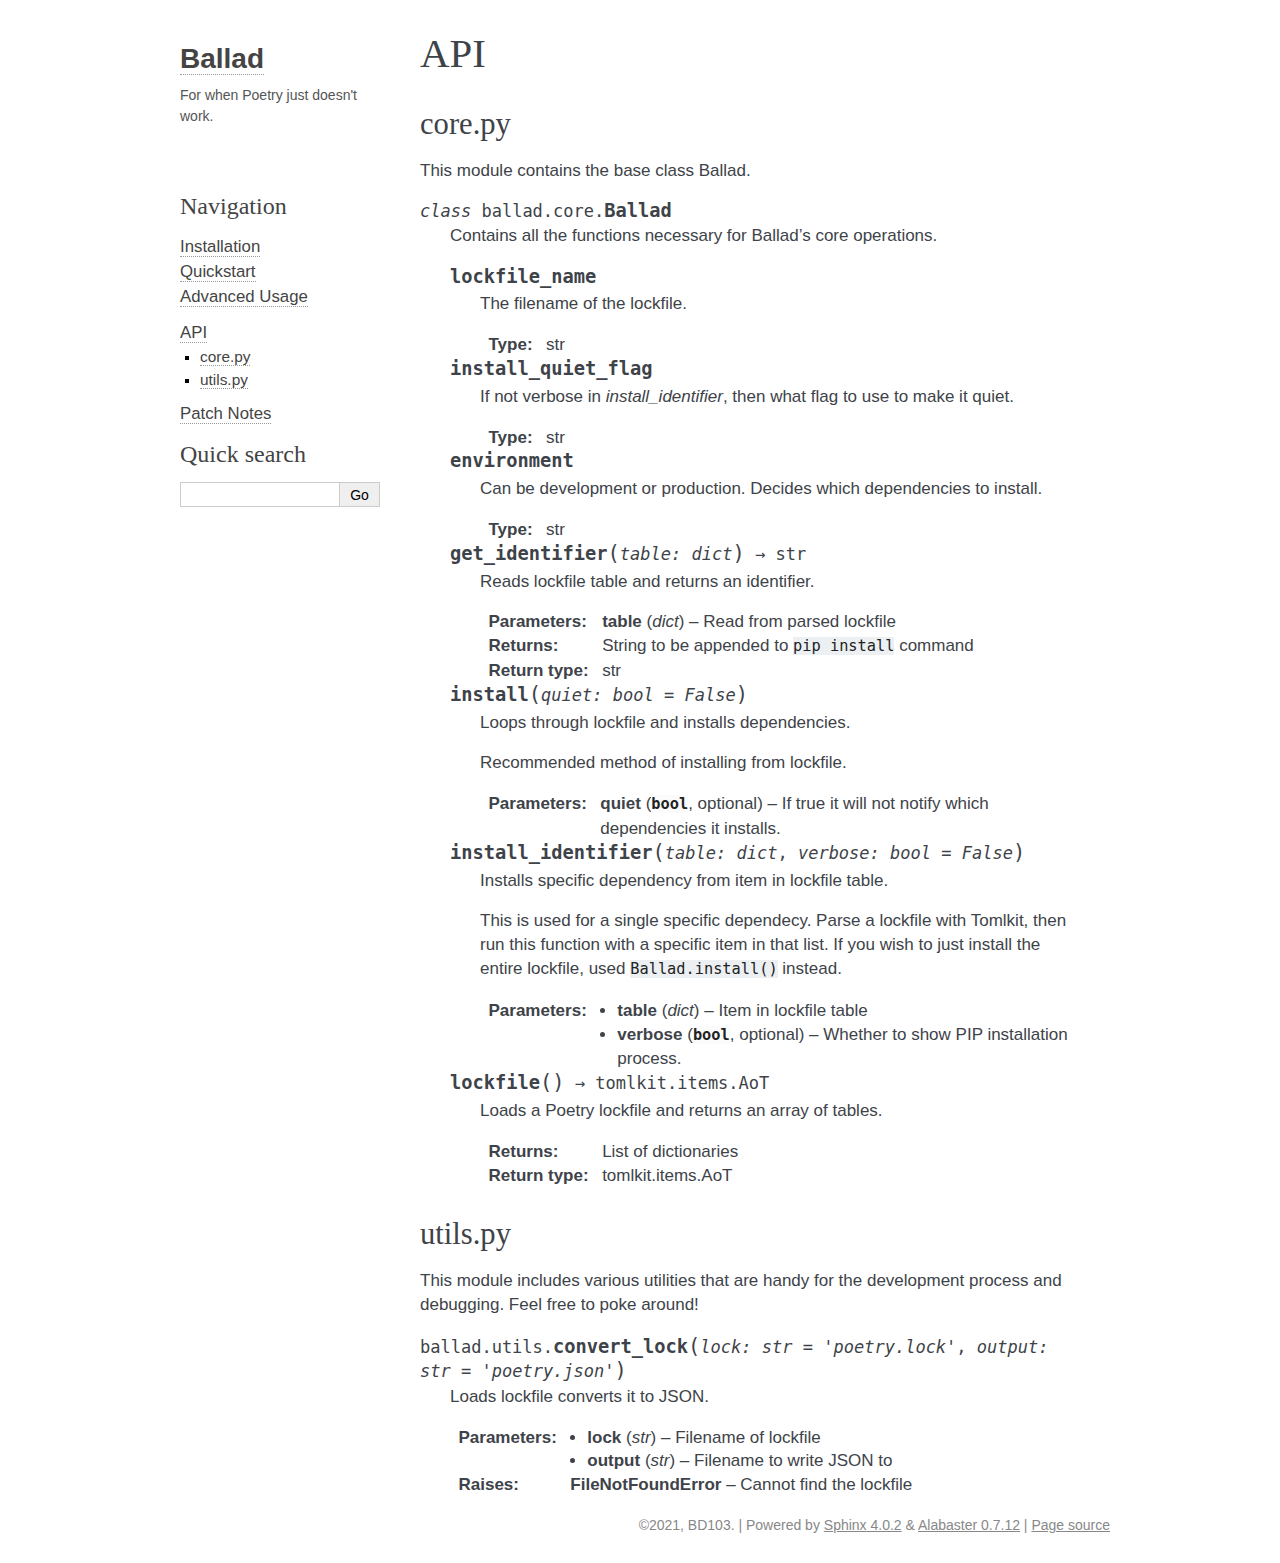
==== commit 5002e5f9: "docs: documentation" ====
--- a/docs/api.html
+++ b/docs/api.html
@@ -16,7 +16,8 @@
     <link rel="canonical" href="https://bd103.thedev.id/Ballad/api.html" />
     <link rel="index" title="Index" href="genindex.html" />
     <link rel="search" title="Search" href="search.html" />
-    <link rel="prev" title="Patch Notes" href="patch-notes.html" />
+    <link rel="next" title="Patch Notes" href="patch-notes.html" />
+    <link rel="prev" title="Advanced Usage" href="advanced-usage.html" />
    
   <link rel="stylesheet" href="_static/custom.css" type="text/css" />
   
@@ -185,21 +186,28 @@
 
 
 <h3>Navigation</h3>
-<p class="caption"><span class="caption-text">Contents:</span></p>
+<ul>
+<li class="toctree-l1"><a class="reference internal" href="installation.html">Installation</a></li>
+<li class="toctree-l1"><a class="reference internal" href="quickstart.html">Quickstart</a></li>
+<li class="toctree-l1"><a class="reference internal" href="advanced-usage.html">Advanced Usage</a></li>
+</ul>
 <ul class="current">
-<li class="toctree-l1"><a class="reference internal" href="patch-notes.html">Patch Notes</a></li>
 <li class="toctree-l1 current"><a class="current reference internal" href="#">API</a><ul>
 <li class="toctree-l2"><a class="reference internal" href="#core-py">core.py</a></li>
 <li class="toctree-l2"><a class="reference internal" href="#utils-py">utils.py</a></li>
 </ul>
 </li>
+</ul>
+<ul>
+<li class="toctree-l1"><a class="reference internal" href="patch-notes.html">Patch Notes</a></li>
 </ul>
 
 <div class="relations">
 <h3>Related Topics</h3>
 <ul>
   <li><a href="index.html">Documentation overview</a><ul>
-      <li>Previous: <a href="patch-notes.html" title="previous chapter">Patch Notes</a></li>
+      <li>Previous: <a href="advanced-usage.html" title="previous chapter">Advanced Usage</a></li>
+      <li>Next: <a href="patch-notes.html" title="next chapter">Patch Notes</a></li>
   </ul></li>
 </ul>
 </div>
